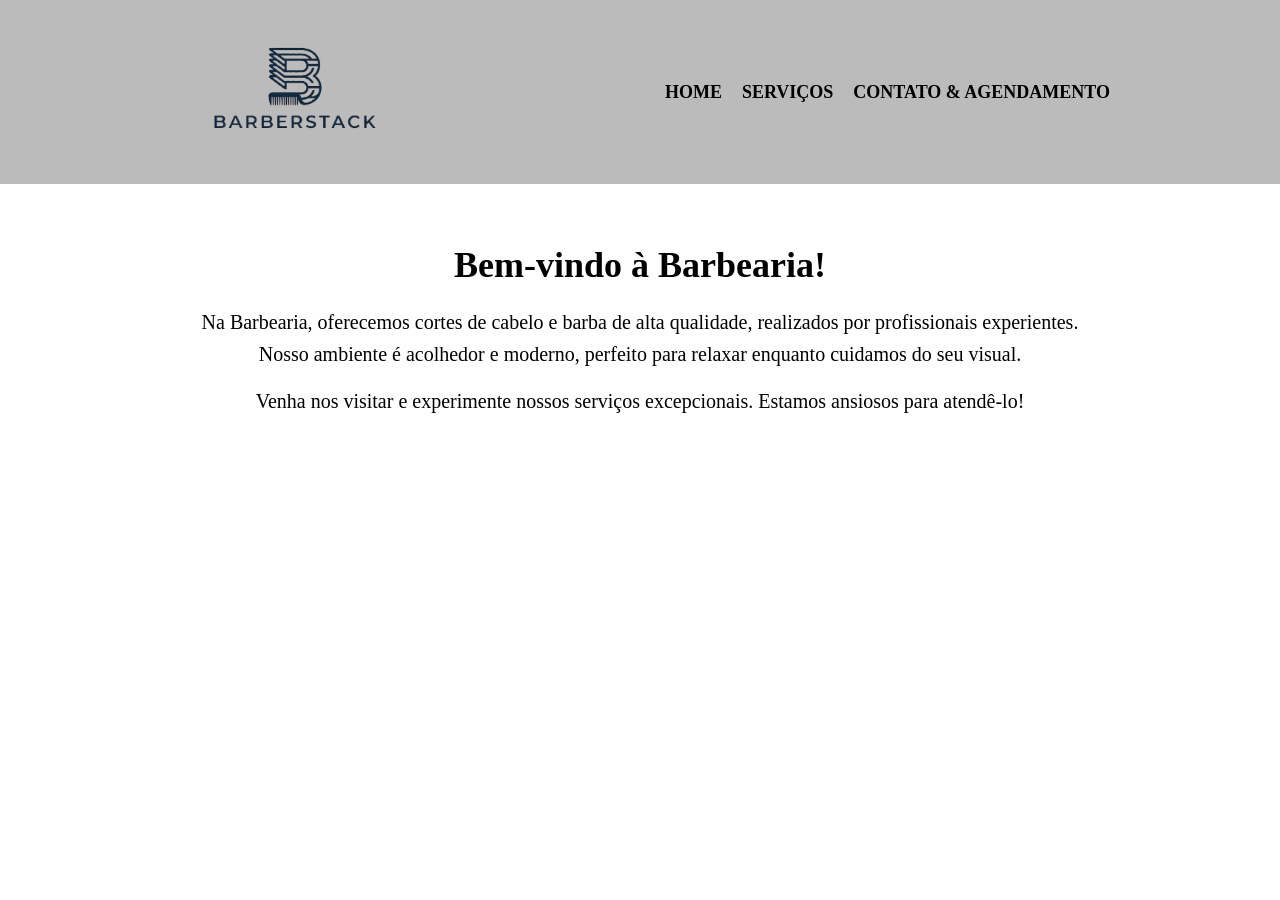
==== frontend/html/index.html @ 49cc1a09 "initial commit - fullstack project" ====
<!DOCTYPE html>
<html lang="pt-BR">
<head>
    <meta charset="UTF-8">
    <meta name="viewport" content="width=device-width, initial-scale=1.0">
    <title>Barbearia Page</title>
    <link rel="stylesheet" href="../css/style.css">
</head>
<body>

<header>
    <div class="caixa">
        <h1><img src="../img/logo.png" alt="Logo Barbearia"></h1>

        <nav>
            <ul>
                <li><a href="index.html">Home</a></li>
                <li><a href="../html/servicos.html">Serviços</a></li>
                <li><a href="../html/contato.html">Contato & Agendamento</a></li>
            </ul>
        </nav>
    </div>
</header>

<main class="apresentacao">
    <h1>Bem-vindo à Barbearia!</h1>

    <p>
        Na Barbearia, oferecemos cortes de cabelo e barba de alta qualidade, realizados por profissionais experientes.
        Nosso ambiente é acolhedor e moderno, perfeito para relaxar enquanto cuidamos do seu visual.
    </p>

    <p>
        Venha nos visitar e experimente nossos serviços excepcionais. Estamos ansiosos para atendê-lo!
    </p>
</main>

</body>
</html>
---- frontend/css/style.css ----
/* animações */
button {
  transition: all 0.3s ease;
}

button:hover {
  transform: scale(1.1);
}

body {
  animation: fade 0.4s ease;
}

@keyframes fade {
  from { opacity: 0; }
  to { opacity: 1; }
}

/* reset */
* {
  margin: 0;
  padding: 0;
  box-sizing: border-box;
}

/* imagens */
img {
  max-width: 100%;
  height: auto;
}

/* header */
header {
  background: #BBBBBB;
  padding: 20px 0;
}

/* container */
.caixa {
  max-width: 940px;
  width: 100%;
  margin: 0 auto;

  display: flex;
  align-items: center;
  justify-content: space-between;
}

/* logo */
header img {
  width: 250px;
}

/* menu (SEM position absolute agora) */
nav ul {
  display: flex;
  gap: 20px;
  list-style: none;
}

nav a {
  text-transform: uppercase;
  color: #000;
  font-weight: bold;
  font-size: 18px;
  text-decoration: none;
}

nav a:hover {
  color: white;
  text-decoration: underline;
}

/* apresentação */
.apresentacao {
  max-width: 940px;
  margin: 60px auto;
  text-align: center;
  padding: 0 20px;
}

.apresentacao h1 {
  font-size: 36px;
  margin-bottom: 20px;
}

.apresentacao p {
  font-size: 20px;
  line-height: 1.6;
  margin-bottom: 15px;
}
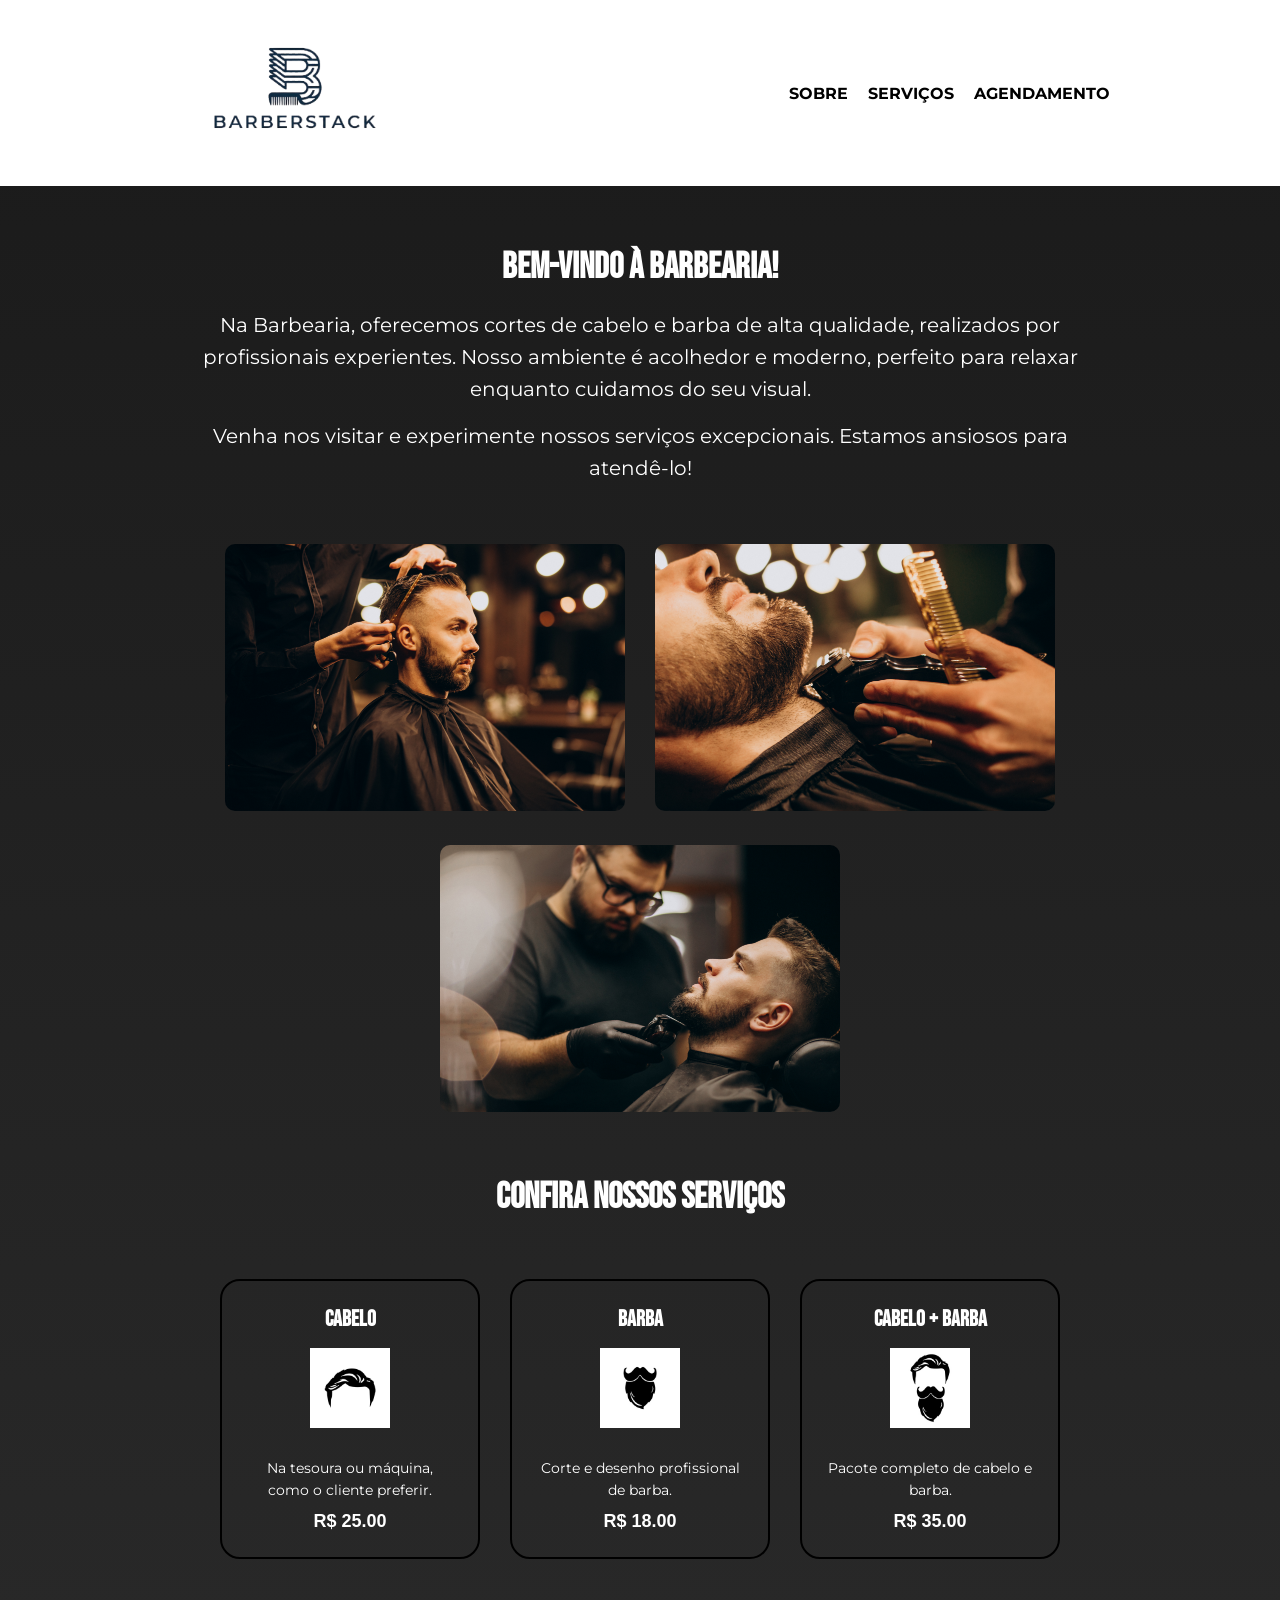
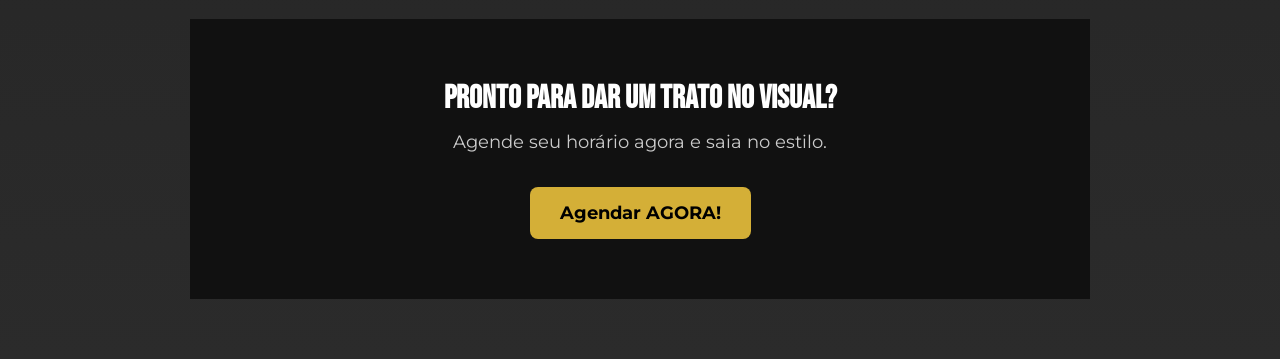
==== commit 3338a02c: "feat: add auth pages, js files and update agendamento form" ====
--- a/frontend/html/index.html
+++ b/frontend/html/index.html
@@ -5,6 +5,11 @@
     <meta name="viewport" content="width=device-width, initial-scale=1.0">
     <title>Barbearia Page</title>
     <link rel="stylesheet" href="../css/style.css">
+    <link rel="stylesheet" href="../css/servicos.css">
+    <link rel="preconnect" href="https://fonts.googleapis.com">
+    <link rel="preconnect" href="https://fonts.gstatic.com" crossorigin>
+    <link href="https://fonts.googleapis.com/css2?family=Bebas+Neue&family=Montserrat:wght@300;400;700&display=swap" rel="stylesheet">
+
 </head>
 <body>
 
@@ -14,9 +19,9 @@
 
         <nav>
             <ul>
-                <li><a href="index.html">Home</a></li>
-                <li><a href="../html/servicos.html">Serviços</a></li>
-                <li><a href="../html/contato.html">Contato & Agendamento</a></li>
+                <li><a href="#sobre">Sobre</a></li>
+                <li><a href="#servicos">Serviços</a></li>
+                <li><a href="#agendar">Agendamento</a></li>
             </ul>
         </nav>
     </div>
@@ -25,7 +30,7 @@
 <main class="apresentacao">
     <h1>Bem-vindo à Barbearia!</h1>
 
-    <p>
+    <p id="sobre">
         Na Barbearia, oferecemos cortes de cabelo e barba de alta qualidade, realizados por profissionais experientes.
         Nosso ambiente é acolhedor e moderno, perfeito para relaxar enquanto cuidamos do seu visual.
     </p>
@@ -33,7 +38,61 @@
     <p>
         Venha nos visitar e experimente nossos serviços excepcionais. Estamos ansiosos para atendê-lo!
     </p>
+
+    <section class="imagens-apresentacao" id="apresentacaoimg">
+        <div class ="imagens-container"> 
+        <img src="../img/imagem1-index.png" alt="exemplo um">
+        </div>
+
+        <div class="imagens-container">
+        <img src="../img/imagem2-index.png" alt="exemplo dois">
+        </div>
+
+        <div class="imagens-container">
+        <img src="../img/imagem3-index.png" alt="exemplo tres">
+        </div>
+
+    </section>
+
+    <section class="servicos-header" id="servicos">
+        <h1>Confira nossos serviços</h1>
+    </section>
+
+    <section class="produtos" id="lista-servicos">
+
+        <div class="card">
+            <h2>Cabelo</h2>
+            <img src="../img/cabelo.jpg" alt="Corte de cabelo">
+            <p>Na tesoura ou máquina, como o cliente preferir.</p>
+            <span>R$ 25.00</span>
+        </div>
+
+        <div class="card">
+            <h2>Barba</h2>
+            <img src="../img/barba.jpg" alt="Barba">
+            <p>Corte e desenho profissional de barba.</p>
+            <span>R$ 18.00</span>
+        </div>
+
+        <div class="card">
+            <h2>Cabelo + Barba</h2>
+            <img src="../img/cabelo+barba.jpg" alt="Cabelo e barba">
+            <p>Pacote completo de cabelo e barba.</p>
+            <span>R$ 35.00</span>
+        </div>
+    </section>
+
+    <footer class="footer" id="agendar">
+  <div class="footer-container">
+    <h2>Pronto para dar um trato no visual?</h2>
+    <p>Agende seu horário agora e saia no estilo.</p>
+
+    <a href="../html/agendamento.html" class="btn-agendar">Agendar AGORA!</a>
+  </div>
+</footer>
+ <script>
+    
+ </script>
 </main>
-
 </body>
 </html>
--- a/frontend/css/style.css
+++ b/frontend/css/style.css
@@ -1,3 +1,7 @@
+html {
+  scroll-behavior: smooth;
+}
+
 /* animações */
 button {
   transition: all 0.3s ease;
@@ -9,6 +13,16 @@
 
 body {
   animation: fade 0.4s ease;
+  background: linear-gradient(to bottom, #1a1a1a, #2b2b2b);
+  color: #fff;
+}
+
+h1, h2, h3 {
+  font-family: 'Bebas Neue', sans-serif;
+}
+
+p, a, li {
+  font-family: 'Montserrat', sans-serif;
 }
 
 @keyframes fade {
@@ -31,7 +45,7 @@
 
 /* header */
 header {
-  background: #BBBBBB;
+  background: #ffffff;
   padding: 20px 0;
 }
 
@@ -67,8 +81,9 @@
 }
 
 nav a:hover {
-  color: white;
+  font-size: 17px;
   text-decoration: underline;
+  transition: 0.3s;
 }
 
 /* apresentação */
@@ -88,4 +103,73 @@
   font-size: 20px;
   line-height: 1.6;
   margin-bottom: 15px;
+}
+
+.imagens-apresentacao {
+   max-width: 940px;
+   margin: 60px auto;
+   display: flex;
+   justify-content: center;
+   gap: 30px;
+   flex-wrap: wrap;
+}
+
+.imagens-container {
+    flex: 1 1 300px;
+    max-width: 400px;
+    text-align: center;
+    transition: 0.3s;
+}
+
+.imagens-container img {
+    width: 100%;
+    border-radius: 10px;
+}
+.imagens-container:hover {
+    transform: scale(1.05);
+    box-shadow: 0 4px 8px rgba(0, 0, 0, 0.2);
+}
+
+.servicos-footer {
+    background: #BBBBBB;
+    
+    padding: 40px 20px;
+    text-align: center;
+}
+
+.footer {
+  background: #111;
+  color: #fff;
+  padding: 60px 20px;
+  text-align: center;
+}
+
+.footer h2 {
+  font-size: 32px;
+  margin-bottom: 10px;
+}
+
+.footer p {
+  font-size: 18px;
+  margin-bottom: 30px;
+  color: #ccc;
+}
+
+/* BOTÃO BRABO */
+.btn-agendar {
+  display: inline-block;
+  background: #d4af37; /* dourado chique */
+  color: #000;
+  padding: 15px 30px;
+  font-size: 18px;
+  font-weight: bold;
+  text-decoration: none;
+  border-radius: 8px;
+
+  transition: 0.3s;
+}
+
+.btn-agendar:hover {
+  background: #b8962e;
+  transform: scale(1.1);
 }
--- a/frontend/css/servicos.css
+++ b/frontend/css/servicos.css
@@ -0,0 +1,118 @@
+/* RESET */
+* {
+    margin: 0;
+    padding: 0;
+    box-sizing: border-box;
+}
+
+body {
+    font-family: Arial, sans-serif;
+    animation: fade 0.4s ease;
+}
+
+/* ANIMAÇÃO */
+@keyframes fade {
+    from { opacity: 0; }
+    to { opacity: 1; }
+}
+
+/* IMAGENS */
+img {
+    max-width: 100%;
+    height: auto;
+}
+
+.servicos-header {
+    margin-top: 40px;
+}
+
+.container {
+    max-width: 940px;
+    margin: 0 auto;
+
+    display: flex;
+    align-items: center;
+    justify-content: space-between;
+    gap: 20px;
+}
+
+/* BOTÃO VOLTAR */
+.botao {
+    text-decoration: none;
+    font-weight: bold;
+    color: black;
+}
+
+.botao:hover {
+    color: white;
+}
+
+/* LOGO */
+.logo {
+    width: 250px;
+}
+
+/* NAV */
+nav ul {
+    display: flex;
+    list-style: none;
+    gap: 20px;
+}
+
+nav a {
+    text-decoration: none;
+    font-weight: bold;
+    color: black;
+    font-size: 16px;
+}
+
+
+
+/* PRODUTOS */
+.produtos {
+    max-width: 940px;
+    margin: 60px auto;
+
+    display: flex;
+    justify-content: center;
+    gap: 30px;
+    flex-wrap: wrap;
+}
+
+/* CARD */
+.card {
+    width: 260px;
+    padding: 25px;
+    border: 2px solid black;
+    border-radius: 20px;
+    text-align: center;
+
+    transition: 0.3s;
+}
+
+.card:hover {
+    transform: scale(1.05);
+}
+
+/* CARD IMG */
+.card img {
+    width: 80px;
+    height: 80px;
+    object-fit: contain;
+    margin: 15px 0;
+}
+
+/* TEXTOS */
+.card h2 {
+    font-size: 22px;
+}
+
+.card p {
+    font-size: 14px;
+    margin: 10px 0;
+}
+
+.card span {
+    font-weight: bold;
+    font-size: 18px;
+}
